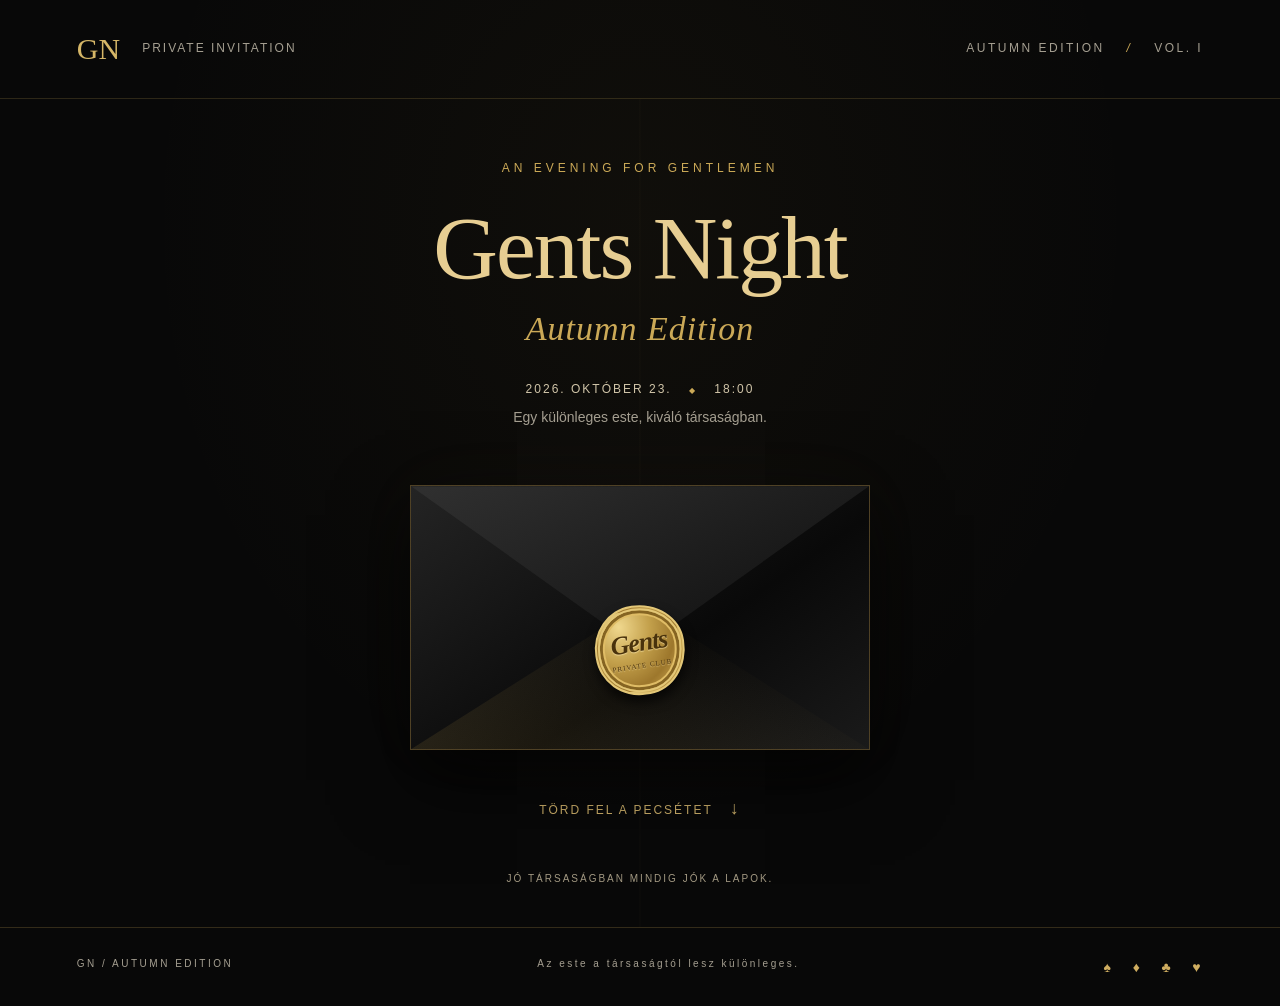
==== index.html @ de72ad21 "Publish Gents Night invitation with email RSVP and calendars" ====
<!doctype html>
<html lang="hu"><head><meta charset="utf-8"><meta name="viewport" content="width=device-width, initial-scale=1"><meta name="theme-color" content="#080808"><meta name="description" content="Gents Night — egy őszi este, jó társaság, poker és blackjack."><title>Gents Night · Autumn Edition</title><link rel="stylesheet" href="./style.css"><script src="./app.js" defer></script></head>
<body><header class="masthead"><a href="./" class="brand">GN<span>PRIVATE INVITATION</span></a><span class="edition">AUTUMN EDITION <i> / </i> VOL. I</span></header>
<main><section class="hero"><p class="eyebrow">AN EVENING FOR GENTLEMEN</p><h1>Gents Night<span class="hero-edition">Autumn Edition</span></h1><p class="intro">2026. OKTÓBER 23. <span class="date-dot">◆</span> 18:00<br><span class="hero-caption">Egy különleges este, kiváló társaságban.</span></p>
<button class="envelope" id="envelope" aria-expanded="false" aria-controls="invitation" aria-label="Gents pecsétes meghívó kinyitása"><span class="letter"><span>YOU ARE INVITED</span><strong>Gents Night</strong><i>Autumn Edition</i></span><span class="pocket"></span><span class="flap"></span><span class="seal"><span class="seal-word">Gents</span><span class="seal-detail">PRIVATE CLUB</span></span></button>
<button class="open-link" id="open-link" aria-controls="invitation">TÖRD FEL A PECSÉTET <span>↓</span></button><p class="tiny">JÓ TÁRSASÁGBAN MINDIG JÓK A LAPOK.</p></section>
<section class="invitation" id="invitation" hidden><div class="invite-heading"><p class="eyebrow">SZERETETTEL MEGHÍVUNK</p><h2>Gents Night</h2><p class="script">Autumn Edition</p><div class="ornament">◆</div><p>Egy este, ahol a tét a jó hangulat.<br>Foglalj helyet az asztalnál — a többit hozzuk mi.</p></div>
<div class="details"><div><span>MIKOR</span><strong id="event-date">2026. október 23., péntek</strong><p>18:00-tól</p></div><div><span>HOL</span><strong>Kálvária utca 1–3.</strong><p>105-ös terem</p></div><div><span>A HANGULAT</span><strong>Jó lapok. Jó társaság.</strong><p>Egy emlékezetes este.</p></div></div>
<div class="program"><div class="program-title"><p class="eyebrow">AZ ESTE LAPJAI</p><h3>All in for a good night.</h3></div><article><span class="suit">♠</span><h4>Poker</h4><p>Egy kis blöff.<br>Egy nagy sztori.</p></article><article><span class="suit">♣</span><h4>Blackjack</h4><p>Még egy lap?<br>A döntés a tiéd.</p></article><article><span class="suit glass">♢</span><h4>Whiskey corner</h4><p>Egy közös üveg.<br>Koccintsunk az estére.</p></article></div>
<section class="rsvp"><div class="rsvp-copy"><p class="eyebrow">A TE HELYED AZ ASZTALNÁL</p><h3>Számíthatunk<br><em>rád?</em></h3><p>Jelezz vissza, hogy tudjunk készülni.<br>A whiskey közös, a hozzájárulás választható.</p><span class="large-star">✳</span></div><form id="rsvp-form"><p id="config-notice" class="notice">A jelentkezési űrlap betöltése…</p><input type="text" name="_honey" class="honeypot" tabindex="-1" autocomplete="off" aria-hidden="true"><fieldset id="form-fields"><legend class="sr-only">Jelentkezés</legend><div class="form-row"><label>Neved<input name="name" autocomplete="name" placeholder="Ahogy szólíthatunk" required minlength="2" maxlength="100"></label><label>E-mail-címed<input name="email" type="email" autocomplete="email" placeholder="nev@email.hu" required maxlength="254"></label></div><label>Ott leszel?<select name="attending"><option value="yes">Igen, számítsatok rám!</option><option value="no">Ezúttal kihagyom</option></select></label><label class="check whiskey"><input name="whiskey" type="checkbox"><span><strong>Benne vagyok a közös whiskey-ben.</strong><small>Számoljatok velem, ha összedobjuk egy üveg árát.</small></span></label><label>Van valami, amit tudnunk kell? <span class="optional">(opcionális)</span><textarea name="notes" rows="3" maxlength="2000" placeholder="Kérés, kérdés vagy bármi, amit megosztanál…"></textarea></label><label class="check consent"><input name="consent" type="checkbox" required><span>Hozzájárulok, hogy a szervező a megadott adataimat az esemény szervezéséhez kezelje. A jelentkezést a FormSubmit továbbítja a szervezőnek e-mailben.</span></label><button class="primary" type="submit">VISSZAJELZÉS KÜLDÉSE <span>↗</span></button></fieldset><p id="form-status" role="status" aria-live="polite"></p></form>
<div id="success" class="success" hidden tabindex="-1"><span class="suit">✓</span><h3>Visszajelzésed megérkezett.</h3><p id="success-text">Köszönjük a visszajelzést! Az estét mentsd el a naptáradba is. A befejezési idő még nincs megadva.</p><div id="calendar-actions"><a id="google-calendar" class="primary" target="_blank" rel="noopener">GOOGLE NAPTÁR ↗</a><button class="secondary" id="apple-calendar">APPLE NAPTÁR · .ICS ↓</button><small>A naptárbejegyzést a megnyíló naptárban tudod jóváhagyni.</small></div></div></section></section></main><footer><span>GN / AUTUMN EDITION</span><span>Az este a társaságtól lesz különleges.</span><span>♠ &nbsp; ♦ &nbsp; ♣ &nbsp; ♥</span></footer></body></html>
---- style.css ----
:root{color-scheme:dark;--bg:#211b1a;--gold:#c2a477;--cream:#eee5d5;--muted:#aaa096;--line:#b899692d}*{box-sizing:border-box}body{margin:0;background:radial-gradient(ellipse at 50% 25%,#45302955,transparent 58%),var(--bg);color:var(--cream);font:14px/1.7 Arial,sans-serif}button,input,select,textarea{font:inherit}button,a,input,textarea,select{-webkit-tap-highlight-color:transparent}button,a{touch-action:manipulation}button{cursor:pointer}a{color:inherit;text-decoration:none}button:focus-visible,a:focus-visible{outline:2px solid var(--gold);outline-offset:6px}.masthead{max-width:1360px;margin:auto;padding:32px 6%;display:flex;justify-content:space-between;align-items:center;border-bottom:1px solid var(--line)}.brand{font:30px Georgia,serif;display:flex;align-items:center;gap:22px;color:var(--gold)}.brand span,.edition,.eyebrow,.tiny,.open-link,.details>div>span,footer{font:10px/1.6 Arial,sans-serif;letter-spacing:2.5px}.brand span{font-size:9px;letter-spacing:2px;color:var(--muted)}.edition{color:var(--muted)}.edition i{margin:0 16px;color:var(--gold)}.hero{text-align:center;padding:66px 20px 46px;overflow:hidden}.eyebrow{color:var(--gold);font-size:10px}h1{font:clamp(48px,6.5vw,86px)/1.05 Georgia,serif;font-weight:400;letter-spacing:-3px;margin:22px 0}em{font-weight:400;color:var(--gold)}.intro{color:var(--muted);font-size:13px;margin:22px 0 54px}.envelope{display:block;position:relative;width:min(420px,85vw);height:245px;margin:0 auto 28px;border:1px solid #856950;background:#423025;isolation:isolate;box-shadow:0 24px 48px #0005;perspective:1100px;transition:transform .6s;background-image:repeating-linear-gradient(45deg,#ffffff03 0 1px,transparent 1px 4px)}.letter{position:absolute;inset:12px 18px 20px;background:#e9dfcc;color:#44372b;padding:32px 10px;border:1px solid #c2a477;display:flex;flex-direction:column;transition:transform 1s .35s;z-index:1}.letter>span{font-size:9px;letter-spacing:3px}.letter strong{font:32px Georgia,serif;margin:15px 0 0}.letter i{font:18px Georgia,serif}.pocket{position:absolute;inset:0;background:linear-gradient(145deg,#624832,#483326);clip-path:polygon(0 0,50% 55%,100% 0,100% 100%,0 100%);z-index:3}.pocket:after{content:'';position:absolute;inset:0;background:linear-gradient(30deg,#72533555,transparent);clip-path:polygon(0 100%,50% 45%,100% 100%)}.flap{position:absolute;inset:0;background:linear-gradient(#72533c,#58402e);clip-path:polygon(0 0,100% 0,50% 58%);transform-origin:top;transition:transform .8s,z-index 0s .4s;z-index:4}.seal{position:absolute;left:calc(50% - 29px);top:108px;width:58px;height:58px;border-radius:50%;background:radial-gradient(circle at 35% 30%,#8b3231,#501b21);border:4px double #a15a4b;box-shadow:0 4px 8px #0006;z-index:5;display:grid;place-items:center;font:18px Georgia;color:#c39374;transition:opacity .3s,transform .4s}.envelope:hover{transform:translateY(-4px)}.envelope.open .flap{transform:rotateX(180deg);z-index:0}.envelope.open .seal{opacity:0;transform:scale(.8)}.envelope.open .letter{transform:translateY(-75px)}.open-link{border:0;background:none;color:var(--gold);padding:16px}.open-link span{margin-left:12px;font-size:18px}.tiny{font-size:8px;color:#80746b;margin:32px 0 0}.invitation{max-width:1100px;margin:20px auto 90px;padding:0 40px;scroll-margin-top:30px}.invite-heading{text-align:center;border-top:1px solid var(--line);padding:64px 0 36px}.invite-heading h2{font:clamp(52px,8vw,92px)/1 Georgia;margin:20px 0 8px;letter-spacing:-3px}.script{font:italic 30px Georgia;color:var(--gold);margin:0}.ornament{color:var(--gold);margin:24px}.invite-heading>p:last-child{color:var(--muted)}.details{display:grid;grid-template-columns:repeat(3,1fr);border-top:1px solid var(--line);border-bottom:1px solid var(--line);padding:28px 0}.details>div{text-align:center;padding:8px 14px}.details>div+div{border-left:1px solid var(--line)}.details>div>span{display:block;color:var(--gold);font-size:9px;margin-bottom:10px}.details strong{font:19px Georgia}.details p{margin:4px 0;color:var(--muted);font-size:12px}.program{display:grid;grid-template-columns:1.5fr 1fr 1fr 1fr;gap:25px;padding:50px 0;border-bottom:1px solid var(--line);align-items:center}h3{font:32px/1.2 Georgia;font-weight:400}.program h3{font-size:26px;margin:10px 0;max-width:180px}.program article{text-align:center}.suit{font:34px Georgia;color:var(--gold)}h4{font:21px Georgia;margin:13px 0 8px}.program article p{font-size:12px;color:var(--muted);margin:0}.rsvp{display:grid;grid-template-columns:1fr 1.3fr;gap:70px;padding:65px 0 0}.rsvp-copy h3{font-size:54px;margin:20px 0}.rsvp-copy>p:not(.eyebrow){color:var(--muted);font-size:12px}.large-star{display:block;color:var(--gold);font-size:62px;margin-top:40px}fieldset{padding:0;margin:0;border:0;min-width:0}.form-row{display:grid;grid-template-columns:1fr 1fr;gap:16px}label{display:block;font-size:11px;color:#d7cdbd;margin-bottom:19px}input:not([type=checkbox]),select,textarea{display:block;width:100%;color:var(--cream);background:#ffffff04;border:1px solid #c2a47740;border-radius:0;margin-top:7px;padding:12px;font-size:12px;outline:none}input:focus,select:focus,textarea:focus{border-color:var(--gold)}select option{background:var(--bg)}textarea{resize:vertical}::placeholder{color:#8f8379}.check{display:flex;align-items:flex-start;gap:11px}.check input{accent-color:var(--gold);flex-shrink:0;width:16px;height:16px;margin:3px 0}.check strong{font-size:12px;font-weight:400}.check small{display:block;font-size:10px;color:var(--muted)}.whiskey{padding:14px;background:#c2a47708;border:1px solid var(--line)}.consent{font-size:10px;color:var(--muted);line-height:1.5}.optional{font-size:9px;color:var(--muted)}.primary,.secondary{display:flex;justify-content:space-between;align-items:center;gap:12px;width:100%;padding:15px 20px;letter-spacing:1.4px;font-size:10px;border:1px solid var(--gold);background:var(--gold);color:#261f18}.primary:hover{background:#d7bd93}.secondary{margin-top:12px;background:transparent;color:var(--gold)}button:disabled,fieldset:disabled{opacity:.5;cursor:not-allowed}.notice{font-size:12px;color:var(--gold);margin:0 0 20px}.success h3{font-size:36px}.success p{color:var(--muted)}.success small{display:block;color:var(--muted);font-size:10px;margin-top:16px}footer{display:flex;justify-content:space-between;gap:24px;border-top:1px solid var(--line);padding:28px 6%;color:var(--muted);font-size:8px}footer span:last-child{color:var(--gold);font-size:14px}.sr-only{position:absolute;width:1px;height:1px;overflow:hidden;clip-path:inset(50%)}[hidden]{display:none!important}.admin{max-width:1100px;margin:60px auto;padding:0 24px}.admin h1{font-size:45px}.admin form{max-width:450px}.admin-list{display:grid;gap:16px;margin-top:24px}.response{border:1px solid var(--line);padding:20px}.response p{margin:5px 0;white-space:pre-wrap;overflow-wrap:anywhere}.response small{color:var(--muted)}@media(max-width:700px){.masthead{padding:22px 6%}.brand span{display:none}.edition{font-size:8px}.hero{padding-top:45px}h1{letter-spacing:-2px}.envelope{height:210px;max-width:350px}.seal{top:90px}.letter{padding:20px 10px}.invitation{padding:0 24px}.details{grid-template-columns:1fr;gap:18px}.details>div+div{border-left:0}.program{grid-template-columns:repeat(3,1fr);gap:14px}.program-title{grid-column:1/-1;text-align:center;margin-bottom:14px}.program h3{max-width:none}.program h4{font-size:17px}.program article p{font-size:10px}.rsvp{grid-template-columns:1fr;gap:26px;padding-top:38px}.rsvp-copy h3{font-size:46px}.large-star{display:none}.form-row{grid-template-columns:1fr;gap:0}footer{flex-wrap:wrap;justify-content:center;text-align:center}.intro{margin-bottom:48px}}@media(prefers-reduced-motion:reduce){*,*:before,*:after{transition:none!important;animation:none!important;scroll-behavior:auto!important}}

/* Black tie invitation — black stock, antique gold, engraved seal. */
:root{--bg:#080808;--gold:#cba957;--cream:#f2e8cd;--muted:#a59f91;--line:#cba95738;color-scheme:dark}
body{background:radial-gradient(ellipse at 50% 22%,#b7933b0c,transparent 55%),#080808;font-size:16px}
.masthead{border-bottom-color:#cba95730}.brand{color:#d5b667}.brand span,.edition,.eyebrow{font-size:12px}.brand span{letter-spacing:2px}.edition i{color:var(--gold)}
.hero{padding:48px 20px 40px;background:linear-gradient(90deg,transparent 49.9%,#cba95706 50%,transparent 50.1%)}
.hero .eyebrow{letter-spacing:4px}.hero h1{font:400 clamp(54px,7vw,92px)/1.08 Georgia,serif;letter-spacing:-2px;margin:22px 0;color:#e7ce92}
.hero-edition{display:block;font:italic 400 clamp(24px,3vw,34px)/1.5 Georgia,serif;letter-spacing:1px;color:var(--gold);margin-top:6px}
.intro{font-size:12px;letter-spacing:2px;color:#d1c5a9;line-height:2.2;margin:22px 0 52px}.date-dot{font-size:8px;padding:0 12px;color:var(--gold)}.hero-caption{font-size:14px;letter-spacing:0;color:var(--muted)}
.envelope{width:min(460px,85vw);height:265px;border:1px solid #b993465c;background:repeating-linear-gradient(36deg,#ffffff03 0 1px,transparent 1px 4px),#121212;box-shadow:0 30px 70px #000b,0 0 70px #cba95708;overflow:visible}
.pocket{background:linear-gradient(145deg,#242424,#090909 60%,#1a1a1a)}.pocket:after{background:linear-gradient(30deg,#b8974424,transparent 60%)}
.flap{background:linear-gradient(155deg,#303030,#131313 65%);filter:drop-shadow(0 1px 0 #a88a46);clip-path:polygon(0 0,100% 0,50% 62%)}
.letter{background:#111;color:var(--gold);border:1px solid #ac8b42;box-shadow:inset 0 0 0 6px #111,inset 0 0 0 7px #ac8b4250;padding-top:28px}.letter>span{font-size:10px;letter-spacing:3px}.letter strong{font-size:34px}.letter i{color:#e6d2a2;margin-top:5px}
.seal{left:calc(50% - 45px);top:119px;width:90px;height:90px;display:flex;flex-direction:column;justify-content:center;gap:3px;border:5px double #e3c777;border-radius:47% 52% 46% 49% / 49% 46% 53% 48%;background:radial-gradient(ellipse at 28% 18%,#f0d88e 0,#c3a04b 38%,#9d772c 68%,#dbb75e 100%);box-shadow:0 7px 12px #000a,inset 0 0 0 3px #856422,inset 0 0 0 5px #dfbc65;transform:rotate(-9deg);color:#49320c;text-shadow:0 1px 1px #ffeab1a0}
.seal-word{font:italic bold 26px/1.1 Georgia,serif;letter-spacing:-1px}.seal-detail{font:7px/1.5 Georgia,serif;letter-spacing:1px}.envelope.open .seal{transform:rotate(-9deg) scale(.8)}
.open-link{font-size:12px;letter-spacing:2px;color:#d6b76e}.tiny{font-size:10px;letter-spacing:2px;color:#a39982}
.invite-heading{border-top:3px double #a2834059}.invite-heading h2{color:#e7ce92}.ornament{position:relative;max-width:220px;margin:24px auto}.ornament:before,.ornament:after{content:'';height:1px;width:80px;background:linear-gradient(90deg,transparent,#ba9649);position:absolute;top:50%;left:0}.ornament:after{left:auto;right:0;transform:rotate(180deg)}
.invite-heading>p:last-child{font-size:16px}.details>div>span{font-size:12px}.details p{font-size:14px}.details strong{font-size:21px}.program article p,.rsvp-copy>p:not(.eyebrow){font-size:14px}.program .eyebrow{font-size:12px}.rsvp-copy h3{color:#ead5a0}
label{font-size:14px}input:not([type=checkbox]),select,textarea{font-size:14px;background:#ffffff03;border-color:#cba95740}.check strong{font-size:14px}.check small,.consent,.optional{font-size:12px}.whiskey{background:#cba95708}.primary,.secondary{font-size:12px}.primary{background:linear-gradient(115deg,#dbc079,#ba9546);color:#0d0b07}.notice{font-size:14px}footer{font-size:10px}footer span:last-child{color:#cfad60}.large-star{color:#b99649}
@media(max-width:700px){.hero{padding-top:32px}.hero .eyebrow{font-size:10px;letter-spacing:2.3px}.hero h1{font-size:56px}.hero-edition{font-size:26px}.intro{font-size:11px;letter-spacing:1px;margin-bottom:42px}.envelope{max-width:350px;height:220px}.seal{top:95px;left:calc(50% - 39px);width:78px;height:78px}.seal-word{font-size:24px}.seal-detail{font-size:6px}.letter{padding-top:22px}.letter strong{font-size:30px}.edition{font-size:10px;letter-spacing:1.5px}.program article p{font-size:12px}.program h4{font-size:17px}.tiny{font-size:9px}.details strong{font-size:21px}}

.honeypot{position:absolute;left:-10000px;width:1px;height:1px;overflow:hidden}
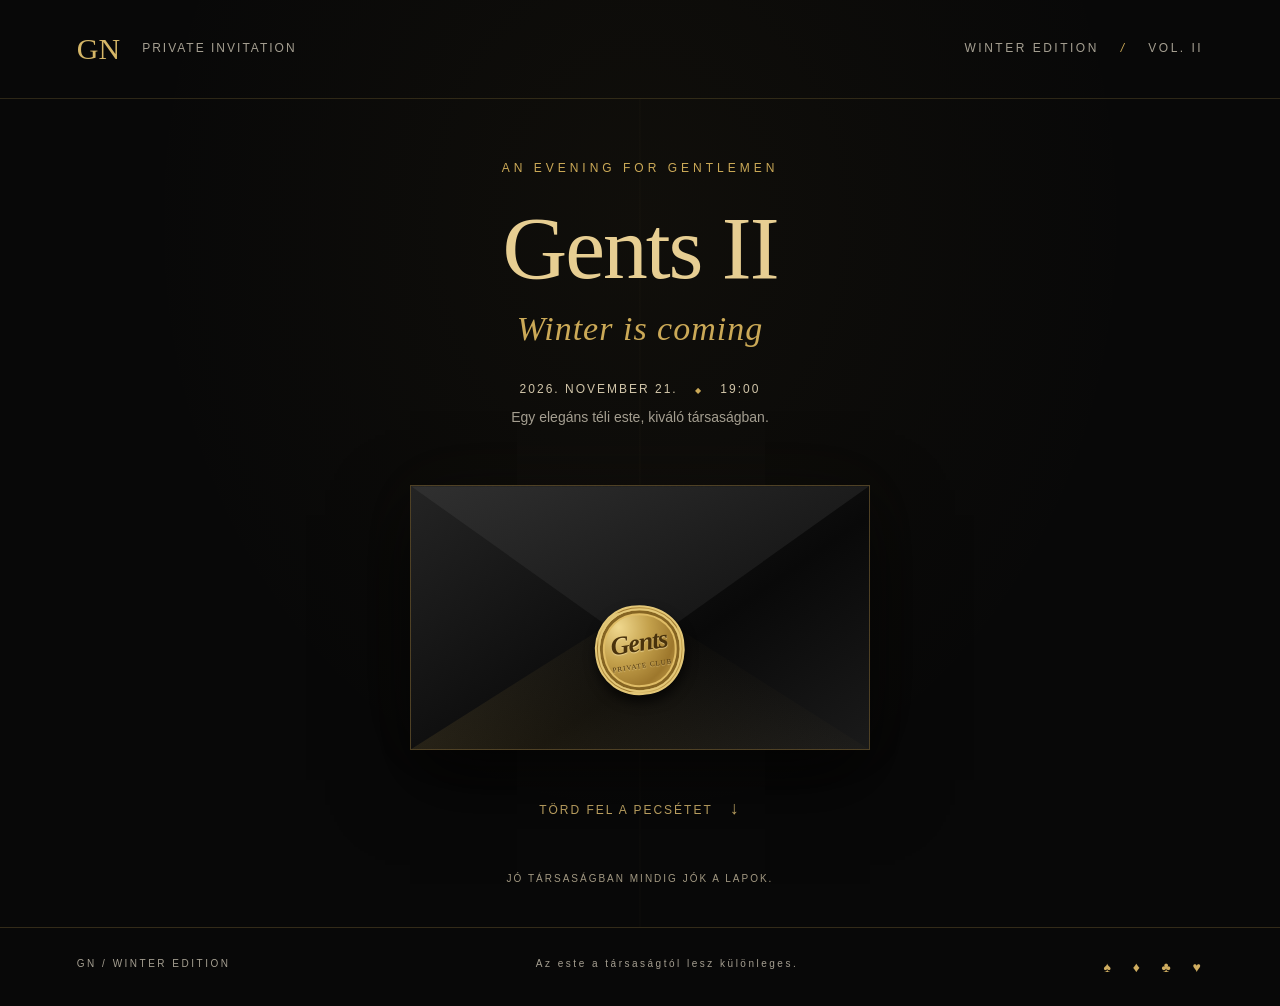
==== commit e3f3f7dc: "Gents II — Winter is coming (nov. 21., 19:00, dress code, hópihék)" ====
--- a/index.html
+++ b/index.html
@@ -1,11 +1,11 @@
 <!doctype html>
-<html lang="hu"><head><meta charset="utf-8"><meta name="viewport" content="width=device-width, initial-scale=1"><meta name="theme-color" content="#080808"><meta name="description" content="Gents Night — egy őszi este, jó társaság, poker és blackjack."><title>Gents Night · Autumn Edition</title><link rel="stylesheet" href="./style.css"><script src="./app.js" defer></script></head>
-<body><header class="masthead"><a href="./" class="brand">GN<span>PRIVATE INVITATION</span></a><span class="edition">AUTUMN EDITION <i> / </i> VOL. I</span></header>
-<main><section class="hero"><p class="eyebrow">AN EVENING FOR GENTLEMEN</p><h1>Gents Night<span class="hero-edition">Autumn Edition</span></h1><p class="intro">2026. OKTÓBER 23. <span class="date-dot">◆</span> 18:00<br><span class="hero-caption">Egy különleges este, kiváló társaságban.</span></p>
-<button class="envelope" id="envelope" aria-expanded="false" aria-controls="invitation" aria-label="Gents pecsétes meghívó kinyitása"><span class="letter"><span>YOU ARE INVITED</span><strong>Gents Night</strong><i>Autumn Edition</i></span><span class="pocket"></span><span class="flap"></span><span class="seal"><span class="seal-word">Gents</span><span class="seal-detail">PRIVATE CLUB</span></span></button>
+<html lang="hu"><head><meta charset="utf-8"><meta name="viewport" content="width=device-width, initial-scale=1"><meta name="theme-color" content="#080808"><meta name="description" content="Gents II — Winter is coming. Egy elegáns téli este: poker, blackjack, jó társaság."><title>Gents II · Winter is coming</title><link rel="stylesheet" href="./style.css"><script src="./app.js" defer></script></head>
+<body><header class="masthead"><a href="./" class="brand">GN<span>PRIVATE INVITATION</span></a><span class="edition">WINTER EDITION <i> / </i> VOL. II</span></header>
+<main><section class="hero"><p class="eyebrow">AN EVENING FOR GENTLEMEN</p><h1>Gents II<span class="hero-edition">Winter is coming</span></h1><p class="intro">2026. NOVEMBER 21. <span class="date-dot">◆</span> 19:00<br><span class="hero-caption">Egy elegáns téli este, kiváló társaságban.</span></p>
+<button class="envelope" id="envelope" aria-expanded="false" aria-controls="invitation" aria-label="Gents pecsétes meghívó kinyitása"><span class="letter"><span>YOU ARE INVITED</span><strong>Gents II</strong><i>Winter is coming</i></span><span class="pocket"></span><span class="flap"></span><span class="seal"><span class="seal-word">Gents</span><span class="seal-detail">PRIVATE CLUB</span></span></button>
 <button class="open-link" id="open-link" aria-controls="invitation">TÖRD FEL A PECSÉTET <span>↓</span></button><p class="tiny">JÓ TÁRSASÁGBAN MINDIG JÓK A LAPOK.</p></section>
-<section class="invitation" id="invitation" hidden><div class="invite-heading"><p class="eyebrow">SZERETETTEL MEGHÍVUNK</p><h2>Gents Night</h2><p class="script">Autumn Edition</p><div class="ornament">◆</div><p>Egy este, ahol a tét a jó hangulat.<br>Foglalj helyet az asztalnál — a többit hozzuk mi.</p></div>
-<div class="details"><div><span>MIKOR</span><strong id="event-date">2026. október 23., péntek</strong><p>18:00-tól</p></div><div><span>HOL</span><strong>Kálvária utca 1–3.</strong><p>105-ös terem</p></div><div><span>A HANGULAT</span><strong>Jó lapok. Jó társaság.</strong><p>Egy emlékezetes este.</p></div></div>
-<div class="program"><div class="program-title"><p class="eyebrow">AZ ESTE LAPJAI</p><h3>All in for a good night.</h3></div><article><span class="suit">♠</span><h4>Poker</h4><p>Egy kis blöff.<br>Egy nagy sztori.</p></article><article><span class="suit">♣</span><h4>Blackjack</h4><p>Még egy lap?<br>A döntés a tiéd.</p></article><article><span class="suit glass">♢</span><h4>Whiskey corner</h4><p>Egy közös üveg.<br>Koccintsunk az estére.</p></article></div>
-<section class="rsvp"><div class="rsvp-copy"><p class="eyebrow">A TE HELYED AZ ASZTALNÁL</p><h3>Számíthatunk<br><em>rád?</em></h3><p>Jelezz vissza, hogy tudjunk készülni.<br>A whiskey közös, a hozzájárulás választható.</p><span class="large-star">✳</span></div><form id="rsvp-form"><p id="config-notice" class="notice">A jelentkezési űrlap betöltése…</p><input type="text" name="_honey" class="honeypot" tabindex="-1" autocomplete="off" aria-hidden="true"><fieldset id="form-fields"><legend class="sr-only">Jelentkezés</legend><div class="form-row"><label>Neved<input name="name" autocomplete="name" placeholder="Ahogy szólíthatunk" required minlength="2" maxlength="100"></label><label>E-mail-címed<input name="email" type="email" autocomplete="email" placeholder="nev@email.hu" required maxlength="254"></label></div><label>Ott leszel?<select name="attending"><option value="yes">Igen, számítsatok rám!</option><option value="no">Ezúttal kihagyom</option></select></label><label class="check whiskey"><input name="whiskey" type="checkbox"><span><strong>Benne vagyok a közös whiskey-ben.</strong><small>Számoljatok velem, ha összedobjuk egy üveg árát.</small></span></label><label>Van valami, amit tudnunk kell? <span class="optional">(opcionális)</span><textarea name="notes" rows="3" maxlength="2000" placeholder="Kérés, kérdés vagy bármi, amit megosztanál…"></textarea></label><label class="check consent"><input name="consent" type="checkbox" required><span>Hozzájárulok, hogy a szervező a megadott adataimat az esemény szervezéséhez kezelje. A jelentkezést a FormSubmit továbbítja a szervezőnek e-mailben.</span></label><button class="primary" type="submit">VISSZAJELZÉS KÜLDÉSE <span>↗</span></button></fieldset><p id="form-status" role="status" aria-live="polite"></p></form>
-<div id="success" class="success" hidden tabindex="-1"><span class="suit">✓</span><h3>Visszajelzésed megérkezett.</h3><p id="success-text">Köszönjük a visszajelzést! Az estét mentsd el a naptáradba is. A befejezési idő még nincs megadva.</p><div id="calendar-actions"><a id="google-calendar" class="primary" target="_blank" rel="noopener">GOOGLE NAPTÁR ↗</a><button class="secondary" id="apple-calendar">APPLE NAPTÁR · .ICS ↓</button><small>A naptárbejegyzést a megnyíló naptárban tudod jóváhagyni.</small></div></div></section></section></main><footer><span>GN / AUTUMN EDITION</span><span>Az este a társaságtól lesz különleges.</span><span>♠ &nbsp; ♦ &nbsp; ♣ &nbsp; ♥</span></footer></body></html>
+<section class="invitation" id="invitation" hidden><div class="invite-heading"><p class="eyebrow">SZERETETTEL MEGHÍVUNK</p><h2>Gents II</h2><p class="script">Winter is coming</p><div class="ornament">◆</div><p>Egy este, ahol a tét a jó hangulat.<br>Foglalj helyet az asztalnál — a többit hozzuk mi.</p></div>
+<div class="details"><div><span>MIKOR</span><strong id="event-date">2026. november 21., szombat</strong><p>19:00-tól</p></div><div><span>HOL</span><strong>Kossuth utca 12.</strong><p>9025 Győr</p><p>Behajtás: a Bercsényi liget felőli nagykapun</p><p><a class="map-link" href="https://www.google.com/maps/search/?api=1&amp;query=Gy%C5%91r%2C+Kossuth+utca+12" target="_blank" rel="noopener">TÉRKÉP ↗</a></p></div><div><span>DRESS CODE</span><strong>Öltözz ki!</strong><p>Elegáns esemény lesz.</p></div></div>
+<div class="program"><div class="program-title"><p class="eyebrow">AZ ESTE LAPJAI</p><h3>All in for a good night.</h3></div><article><span class="suit">♠</span><h4>Poker</h4><p>Egy kis blöff.<br>Egy nagy sztori.</p></article><article><span class="suit">♣</span><h4>Blackjack</h4><p>Még egy lap?<br>A döntés a tiéd.</p></article><article><span class="suit">♦</span><h4>Dress code</h4><p>Elegáns este.<br>Öltözz ki az alkalomhoz!</p></article></div>
+<section class="rsvp"><div class="rsvp-copy"><p class="eyebrow">A TE HELYED AZ ASZTALNÁL</p><h3>Számíthatunk<br><em>rád?</em></h3><p>Jelezz vissza, hogy tudjunk készülni.<br>Elegáns esemény lesz — mindenki öltözzön ki!</p><span class="large-star">✳</span></div><form id="rsvp-form"><p id="config-notice" class="notice">A jelentkezési űrlap betöltése…</p><input type="text" name="_honey" class="honeypot" tabindex="-1" autocomplete="off" aria-hidden="true"><fieldset id="form-fields"><legend class="sr-only">Jelentkezés</legend><div class="form-row"><label>Neved<input name="name" autocomplete="name" placeholder="Ahogy szólíthatunk" required minlength="2" maxlength="100"></label><label>E-mail-címed<input name="email" type="email" autocomplete="email" placeholder="nev@email.hu" required maxlength="254"></label></div><label>Ott leszel?<select name="attending"><option value="yes">Igen, számítsatok rám!</option><option value="no">Ezúttal kihagyom</option></select></label><label>Van valami, amit tudnunk kell? <span class="optional">(opcionális)</span><textarea name="notes" rows="3" maxlength="2000" placeholder="Kérés, kérdés vagy bármi, amit megosztanál…"></textarea></label><label class="check consent"><input name="consent" type="checkbox" required><span>Hozzájárulok, hogy a szervező a megadott adataimat az esemény szervezéséhez kezelje. A jelentkezést a FormSubmit továbbítja a szervezőnek e-mailben.</span></label><button class="primary" type="submit">VISSZAJELZÉS KÜLDÉSE <span>↗</span></button></fieldset><p id="form-status" role="status" aria-live="polite"></p></form>
+<div id="success" class="success" hidden tabindex="-1"><span class="suit">✓</span><h3>Visszajelzésed megérkezett.</h3><p id="success-text">Köszönjük a visszajelzést! Az estét mentsd el a naptáradba is — és ne feledd: elegáns esemény, öltözz ki!</p><div id="calendar-actions"><a id="google-calendar" class="primary" target="_blank" rel="noopener">GOOGLE NAPTÁR ↗</a><button class="secondary" id="apple-calendar">APPLE NAPTÁR · .ICS ↓</button><small>A naptárbejegyzést a megnyíló naptárban tudod jóváhagyni.</small></div></div></section></section></main><footer><span>GN / WINTER EDITION</span><span>Az este a társaságtól lesz különleges.</span><span>♠ &nbsp; ♦ &nbsp; ♣ &nbsp; ♥</span></footer></body></html>
--- a/style.css
+++ b/style.css
@@ -20,4 +20,14 @@
 label{font-size:14px}input:not([type=checkbox]),select,textarea{font-size:14px;background:#ffffff03;border-color:#cba95740}.check strong{font-size:14px}.check small,.consent,.optional{font-size:12px}.whiskey{background:#cba95708}.primary,.secondary{font-size:12px}.primary{background:linear-gradient(115deg,#dbc079,#ba9546);color:#0d0b07}.notice{font-size:14px}footer{font-size:10px}footer span:last-child{color:#cfad60}.large-star{color:#b99649}
 @media(max-width:700px){.hero{padding-top:32px}.hero .eyebrow{font-size:10px;letter-spacing:2.3px}.hero h1{font-size:56px}.hero-edition{font-size:26px}.intro{font-size:11px;letter-spacing:1px;margin-bottom:42px}.envelope{max-width:350px;height:220px}.seal{top:95px;left:calc(50% - 39px);width:78px;height:78px}.seal-word{font-size:24px}.seal-detail{font-size:6px}.letter{padding-top:22px}.letter strong{font-size:30px}.edition{font-size:10px;letter-spacing:1.5px}.program article p{font-size:12px}.program h4{font-size:17px}.tiny{font-size:9px}.details strong{font-size:21px}}
 
+.map-link{color:var(--gold);font-size:10px;letter-spacing:2px;text-decoration:none;border-bottom:1px solid var(--line)}
+.map-link:hover{border-color:var(--gold)}
+
+.snow{position:fixed;inset:0;pointer-events:none;overflow:hidden;z-index:30}
+.flake{position:absolute;top:-30px;color:#f3efe6;text-shadow:0 0 6px #ffffff40;animation:snowfall linear infinite;will-change:transform}
+.flake i{display:block;font-style:normal;animation:snowsway ease-in-out infinite alternate}
+@keyframes snowfall{to{transform:translateY(calc(100vh + 60px))}}
+@keyframes snowsway{from{transform:translateX(-14px)}to{transform:translateX(14px)}}
+@media (prefers-reduced-motion:reduce){.snow{display:none}}
+
 .honeypot{position:absolute;left:-10000px;width:1px;height:1px;overflow:hidden}
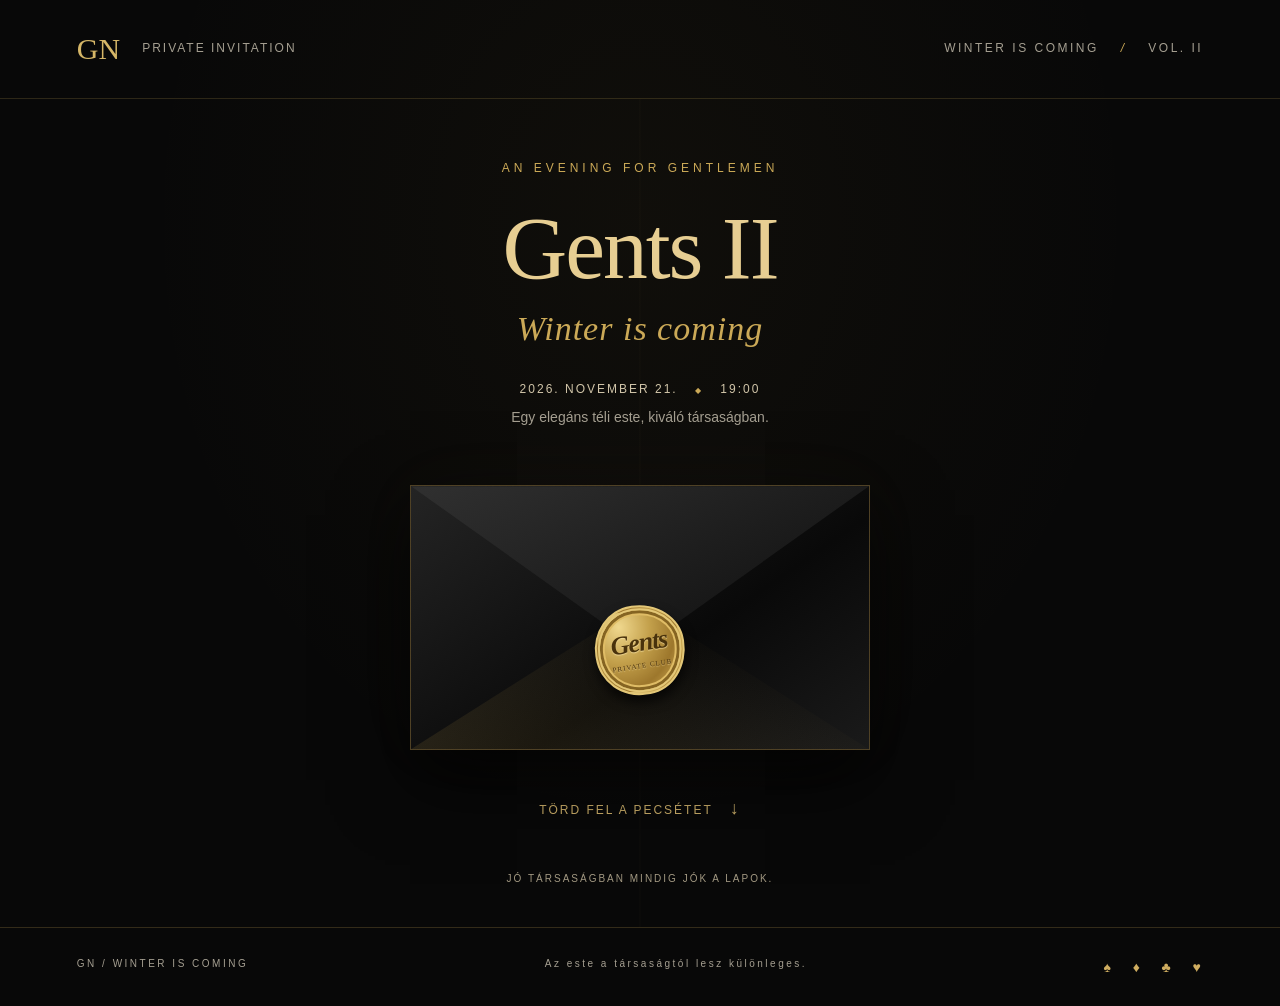
==== commit 588fc0bb: "Fejléc és lábléc: Winter is coming" ====
--- a/index.html
+++ b/index.html
@@ -1,6 +1,6 @@
 <!doctype html>
 <html lang="hu"><head><meta charset="utf-8"><meta name="viewport" content="width=device-width, initial-scale=1"><meta name="theme-color" content="#080808"><meta name="description" content="Gents II — Winter is coming. Egy elegáns téli este: poker, blackjack, jó társaság."><title>Gents II · Winter is coming</title><link rel="stylesheet" href="./style.css"><script src="./app.js" defer></script></head>
-<body><header class="masthead"><a href="./" class="brand">GN<span>PRIVATE INVITATION</span></a><span class="edition">WINTER EDITION <i> / </i> VOL. II</span></header>
+<body><header class="masthead"><a href="./" class="brand">GN<span>PRIVATE INVITATION</span></a><span class="edition">WINTER IS COMING <i> / </i> VOL. II</span></header>
 <main><section class="hero"><p class="eyebrow">AN EVENING FOR GENTLEMEN</p><h1>Gents II<span class="hero-edition">Winter is coming</span></h1><p class="intro">2026. NOVEMBER 21. <span class="date-dot">◆</span> 19:00<br><span class="hero-caption">Egy elegáns téli este, kiváló társaságban.</span></p>
 <button class="envelope" id="envelope" aria-expanded="false" aria-controls="invitation" aria-label="Gents pecsétes meghívó kinyitása"><span class="letter"><span>YOU ARE INVITED</span><strong>Gents II</strong><i>Winter is coming</i></span><span class="pocket"></span><span class="flap"></span><span class="seal"><span class="seal-word">Gents</span><span class="seal-detail">PRIVATE CLUB</span></span></button>
 <button class="open-link" id="open-link" aria-controls="invitation">TÖRD FEL A PECSÉTET <span>↓</span></button><p class="tiny">JÓ TÁRSASÁGBAN MINDIG JÓK A LAPOK.</p></section>
@@ -8,4 +8,4 @@
 <div class="details"><div><span>MIKOR</span><strong id="event-date">2026. november 21., szombat</strong><p>19:00-tól</p></div><div><span>HOL</span><strong>Kossuth utca 12.</strong><p>9025 Győr</p><p>Behajtás: a Bercsényi liget felőli nagykapun</p><p><a class="map-link" href="https://www.google.com/maps/search/?api=1&amp;query=Gy%C5%91r%2C+Kossuth+utca+12" target="_blank" rel="noopener">TÉRKÉP ↗</a></p></div><div><span>DRESS CODE</span><strong>Öltözz ki!</strong><p>Elegáns esemény lesz.</p></div></div>
 <div class="program"><div class="program-title"><p class="eyebrow">AZ ESTE LAPJAI</p><h3>All in for a good night.</h3></div><article><span class="suit">♠</span><h4>Poker</h4><p>Egy kis blöff.<br>Egy nagy sztori.</p></article><article><span class="suit">♣</span><h4>Blackjack</h4><p>Még egy lap?<br>A döntés a tiéd.</p></article><article><span class="suit">♦</span><h4>Dress code</h4><p>Elegáns este.<br>Öltözz ki az alkalomhoz!</p></article></div>
 <section class="rsvp"><div class="rsvp-copy"><p class="eyebrow">A TE HELYED AZ ASZTALNÁL</p><h3>Számíthatunk<br><em>rád?</em></h3><p>Jelezz vissza, hogy tudjunk készülni.<br>Elegáns esemény lesz — mindenki öltözzön ki!</p><span class="large-star">✳</span></div><form id="rsvp-form"><p id="config-notice" class="notice">A jelentkezési űrlap betöltése…</p><input type="text" name="_honey" class="honeypot" tabindex="-1" autocomplete="off" aria-hidden="true"><fieldset id="form-fields"><legend class="sr-only">Jelentkezés</legend><div class="form-row"><label>Neved<input name="name" autocomplete="name" placeholder="Ahogy szólíthatunk" required minlength="2" maxlength="100"></label><label>E-mail-címed<input name="email" type="email" autocomplete="email" placeholder="nev@email.hu" required maxlength="254"></label></div><label>Ott leszel?<select name="attending"><option value="yes">Igen, számítsatok rám!</option><option value="no">Ezúttal kihagyom</option></select></label><label>Van valami, amit tudnunk kell? <span class="optional">(opcionális)</span><textarea name="notes" rows="3" maxlength="2000" placeholder="Kérés, kérdés vagy bármi, amit megosztanál…"></textarea></label><label class="check consent"><input name="consent" type="checkbox" required><span>Hozzájárulok, hogy a szervező a megadott adataimat az esemény szervezéséhez kezelje. A jelentkezést a FormSubmit továbbítja a szervezőnek e-mailben.</span></label><button class="primary" type="submit">VISSZAJELZÉS KÜLDÉSE <span>↗</span></button></fieldset><p id="form-status" role="status" aria-live="polite"></p></form>
-<div id="success" class="success" hidden tabindex="-1"><span class="suit">✓</span><h3>Visszajelzésed megérkezett.</h3><p id="success-text">Köszönjük a visszajelzést! Az estét mentsd el a naptáradba is — és ne feledd: elegáns esemény, öltözz ki!</p><div id="calendar-actions"><a id="google-calendar" class="primary" target="_blank" rel="noopener">GOOGLE NAPTÁR ↗</a><button class="secondary" id="apple-calendar">APPLE NAPTÁR · .ICS ↓</button><small>A naptárbejegyzést a megnyíló naptárban tudod jóváhagyni.</small></div></div></section></section></main><footer><span>GN / WINTER EDITION</span><span>Az este a társaságtól lesz különleges.</span><span>♠ &nbsp; ♦ &nbsp; ♣ &nbsp; ♥</span></footer></body></html>
+<div id="success" class="success" hidden tabindex="-1"><span class="suit">✓</span><h3>Visszajelzésed megérkezett.</h3><p id="success-text">Köszönjük a visszajelzést! Az estét mentsd el a naptáradba is — és ne feledd: elegáns esemény, öltözz ki!</p><div id="calendar-actions"><a id="google-calendar" class="primary" target="_blank" rel="noopener">GOOGLE NAPTÁR ↗</a><button class="secondary" id="apple-calendar">APPLE NAPTÁR · .ICS ↓</button><small>A naptárbejegyzést a megnyíló naptárban tudod jóváhagyni.</small></div></div></section></section></main><footer><span>GN / WINTER IS COMING</span><span>Az este a társaságtól lesz különleges.</span><span>♠ &nbsp; ♦ &nbsp; ♣ &nbsp; ♥</span></footer></body></html>
